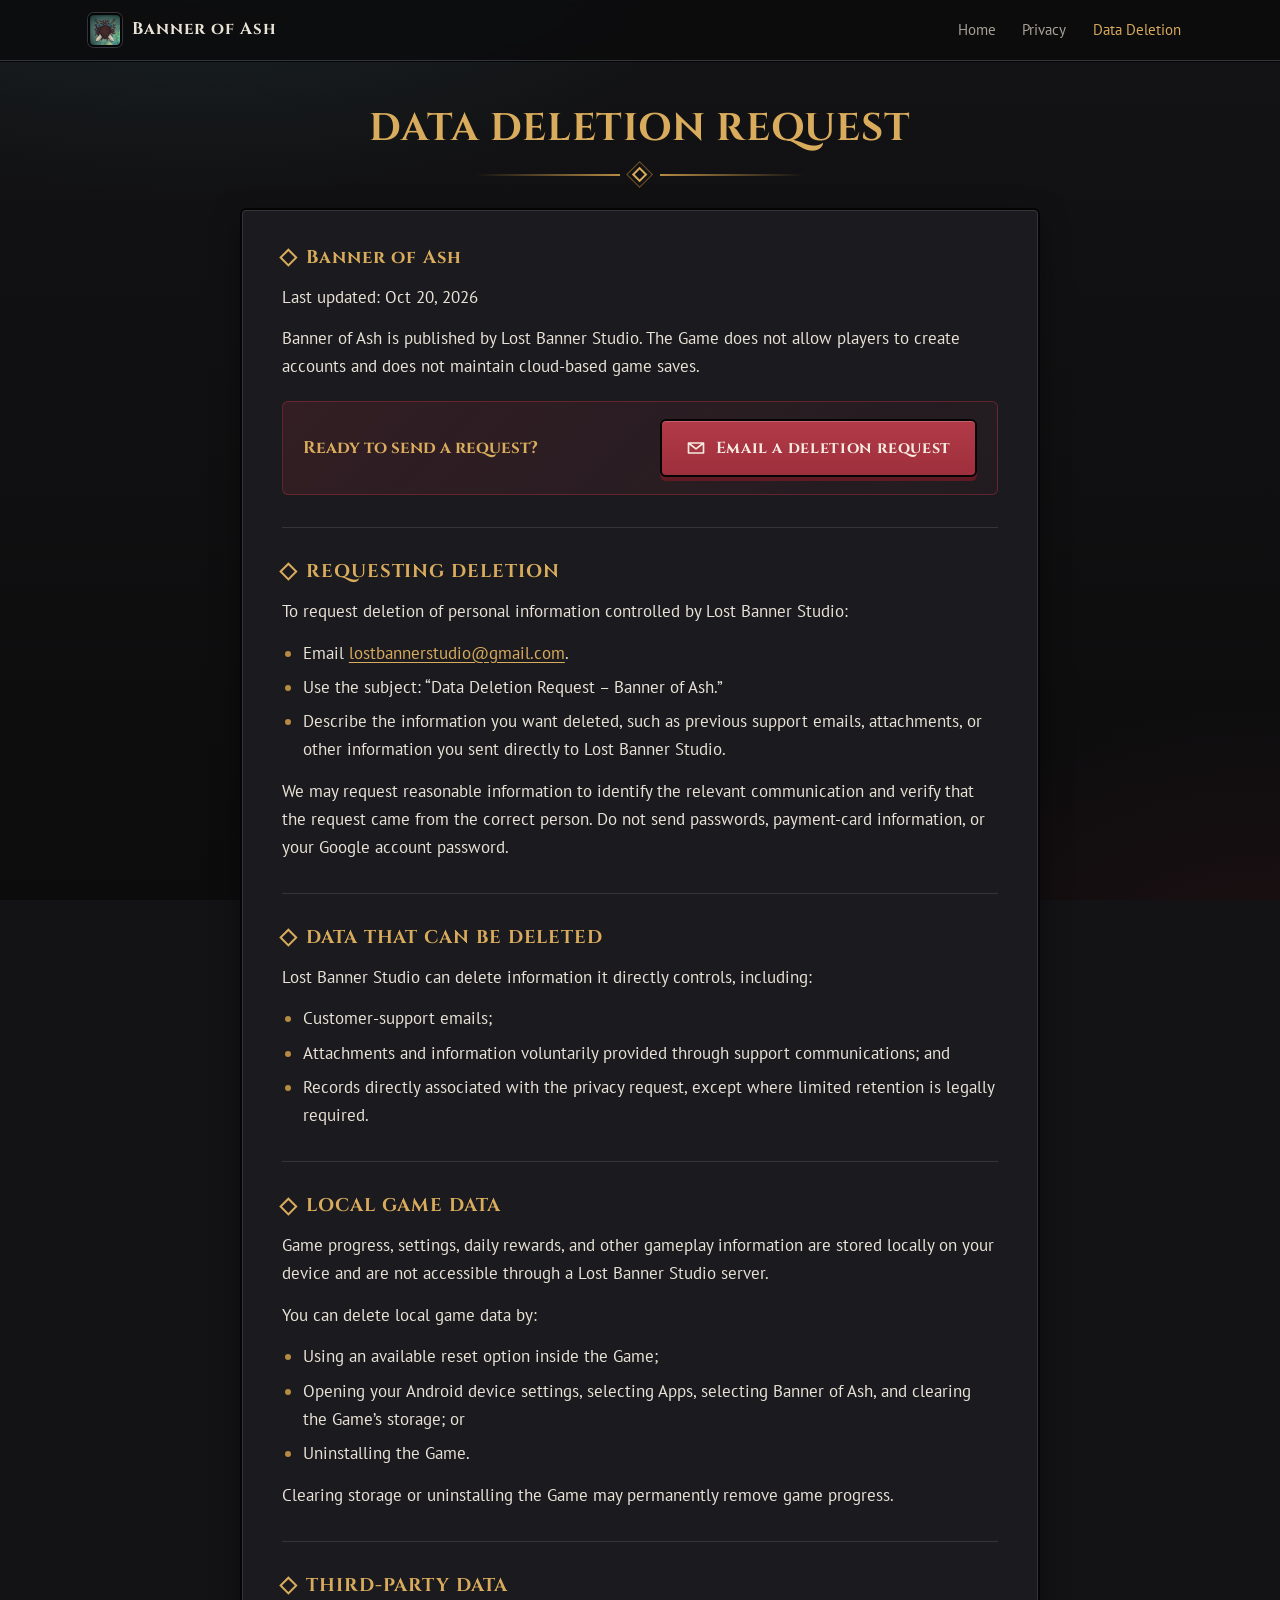
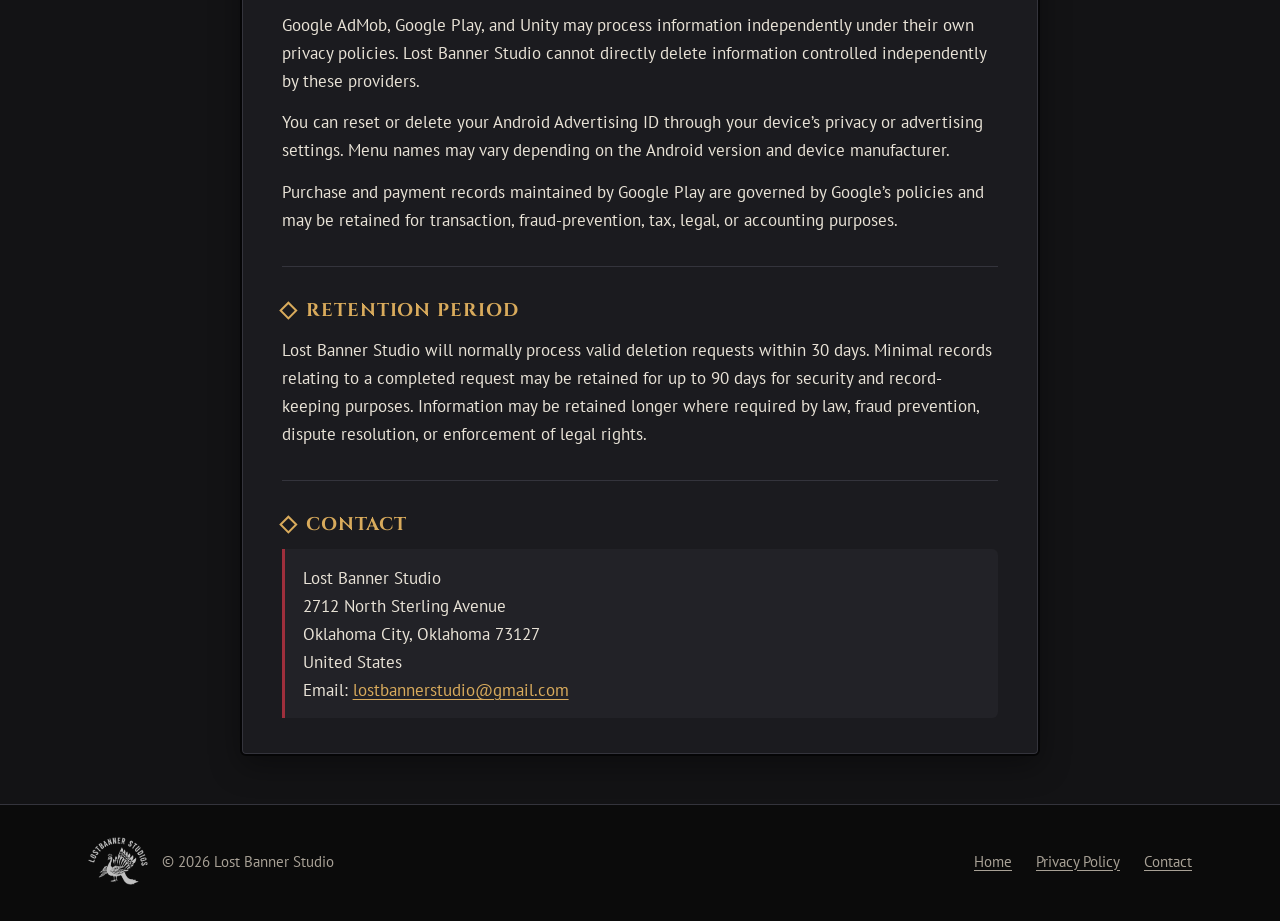
==== data-deletion-request/index.html @ b0996757 "Add homepage, privacy policy and data deletion pages Self-host the Banner of Ash legal pages that we" ====
<!DOCTYPE html>
<html lang="en">
<head>
<meta charset="UTF-8">
<meta name="viewport" content="width=device-width, initial-scale=1, viewport-fit=cover">
<title>Data Deletion Request | Banner of Ash</title>
<meta name="description" content="How to request deletion of personal information controlled by Lost Banner Studio for the Banner of Ash game.">
<meta name="theme-color" content="#131315">
<link rel="canonical" href="https://lostbannerstudio.github.io/data-deletion-request/">
<link rel="icon" type="image/png" sizes="32x32" href="../assets/img/icon-32.png">
<link rel="apple-touch-icon" href="../assets/img/icon-180.png">
<link rel="preconnect" href="https://fonts.googleapis.com">
<link rel="preconnect" href="https://fonts.gstatic.com" crossorigin>
<link href="https://fonts.googleapis.com/css2?family=Cinzel:wght@500;700;900&family=PT+Sans:ital,wght@0,400;0,700;1,400&display=swap" rel="stylesheet">
<link rel="stylesheet" href="../assets/css/site.css">
</head>
<body>
  <a class="skip" href="#main">Skip to content</a>

  <header class="topbar">
    <div class="wrap">
      <a class="brand" href="../">
        <img src="../assets/img/icon-192.png" alt="" width="34" height="34">
        <span>Banner of Ash</span>
      </a>
      <nav class="nav" aria-label="Main">
        <a href="../">Home</a>
        <a href="../privacy-policy/">Privacy</a>
        <a href="./" aria-current="page">Data Deletion</a>
      </nav>
    </div>
  </header>

  <main id="main" class="wrap">
    <header class="page-head">
      <h1>DATA DELETION REQUEST</h1>
      <div class="deco" aria-hidden="true"><span></span></div>
    </header>

    <div class="narrow">
      <article class="legal panel">
        <section id="banner-of-ash">
          <h2>Banner of Ash</h2>
          <p>Last updated: Oct 20, 2026</p>
          <p>Banner of Ash is published by Lost Banner Studio. The Game does not allow players to create accounts and does not maintain cloud-based game saves.</p>
          <div class="callout">
            <p><strong>Ready to send a request?</strong></p>
            <a class="btn btn-ash" href="mailto:lostbannerstudio@gmail.com?subject=Data%20Deletion%20Request%20%E2%80%93%20Banner%20of%20Ash">
              <svg viewBox="0 0 24 24" aria-hidden="true"><path fill="none" stroke="currentColor" stroke-width="2" stroke-linejoin="round" d="M3 6h18v12H3V6Zm0 0 9 7 9-7"/></svg>
              Email a deletion request
            </a>
          </div>
        </section>

        <section id="requesting-deletion">
          <h2>REQUESTING DELETION</h2>
          <p>To request deletion of personal information controlled by Lost Banner Studio:</p>
          <ul>
            <li>Email <a href="mailto:lostbannerstudio@gmail.com">lostbannerstudio@gmail.com</a>.</li>
            <li>Use the subject: “Data Deletion Request – Banner of Ash.”</li>
            <li>Describe the information you want deleted, such as previous support emails, attachments, or other information you sent directly to Lost Banner Studio.</li>
          </ul>
          <p>We may request reasonable information to identify the relevant communication and verify that the request came from the correct person. Do not send passwords, payment-card information, or your Google account password.</p>
        </section>

        <section id="data-that-can-be-deleted">
          <h2>DATA THAT CAN BE DELETED</h2>
          <p>Lost Banner Studio can delete information it directly controls, including:</p>
          <ul>
            <li>Customer-support emails;</li>
            <li>Attachments and information voluntarily provided through support communications; and</li>
            <li>Records directly associated with the privacy request, except where limited retention is legally required.</li>
          </ul>
        </section>

        <section id="local-game-data">
          <h2>LOCAL GAME DATA</h2>
          <p>Game progress, settings, daily rewards, and other gameplay information are stored locally on your device and are not accessible through a Lost Banner Studio server.</p>
          <p>You can delete local game data by:</p>
          <ul>
            <li>Using an available reset option inside the Game;</li>
            <li>Opening your Android device settings, selecting Apps, selecting Banner of Ash, and clearing the Game’s storage; or</li>
            <li>Uninstalling the Game.</li>
          </ul>
          <p>Clearing storage or uninstalling the Game may permanently remove game progress.</p>
        </section>

        <section id="third-party-data">
          <h2>THIRD-PARTY DATA</h2>
          <p>Google AdMob, Google Play, and Unity may process information independently under their own privacy policies. Lost Banner Studio cannot directly delete information controlled independently by these providers.</p>
          <p>You can reset or delete your Android Advertising ID through your device’s privacy or advertising settings. Menu names may vary depending on the Android version and device manufacturer.</p>
          <p>Purchase and payment records maintained by Google Play are governed by Google’s policies and may be retained for transaction, fraud-prevention, tax, legal, or accounting purposes.</p>
        </section>

        <section id="retention-period">
          <h2>RETENTION PERIOD</h2>
          <p>Lost Banner Studio will normally process valid deletion requests within 30 days. Minimal records relating to a completed request may be retained for up to 90 days for security and record-keeping purposes. Information may be retained longer where required by law, fraud prevention, dispute resolution, or enforcement of legal rights.</p>
        </section>

        <section id="contact">
          <h2>CONTACT</h2>
          <address>
            Lost Banner Studio<br>
            2712 North Sterling Avenue<br>
            Oklahoma City, Oklahoma 73127<br>
            United States<br>
            Email: <a href="mailto:lostbannerstudio@gmail.com">lostbannerstudio@gmail.com</a>
          </address>
        </section>
      </article>
    </div>
  </main>

  <footer class="site-footer">
    <div class="wrap">
      <span class="studio-mark"><img src="../assets/img/studio-logo.png" alt="" width="726" height="573" loading="lazy"><span>&copy; 2026 Lost Banner Studio</span></span>
      <nav aria-label="Footer">
        <a href="../">Home</a>
        <a href="../privacy-policy/">Privacy Policy</a>
        <a href="mailto:lostbannerstudio@gmail.com">Contact</a>
      </nav>
    </div>
  </footer>
</body>
</html>
---- assets/css/site.css ----
/* Lost Banner Studio / Banner of Ash
   Palette and type follow the game: near-black UI panels, gold heading
   flourishes, ash-crimson and forest-teal accents, Cinzel + PT Sans. */

:root {
  --bg: #131315;
  --bg-deep: #0c0c0d;
  --panel: #1b1b1f;
  --panel-raised: #222227;
  --edge: #050506;
  --line: #34343c;
  --text: #e9e3d7;
  --muted: #a8a196;
  --gold: #d9ab5c;
  --gold-soft: #b58a43;
  --gold-deep: #6e5126;
  --ash: #9e2f3c;
  --ash-deep: #5f1a23;
  --teal: #4c9a91;
  --wood: #6b4a33;
  --radius: 6px;
  --max: 72rem;
  color-scheme: dark;
}

* { box-sizing: border-box; }

html { scroll-behavior: smooth; -webkit-text-size-adjust: 100%; }
@media (prefers-reduced-motion: reduce) { html { scroll-behavior: auto; } }

body {
  margin: 0;
  min-height: 100vh;
  display: flex;
  flex-direction: column;
  background-color: var(--bg);
  background-image:
    radial-gradient(60rem 30rem at 15% -10%, rgba(76, 154, 145, 0.14), transparent 60%),
    radial-gradient(50rem 30rem at 100% 110%, rgba(158, 47, 60, 0.12), transparent 60%),
    linear-gradient(var(--bg), var(--bg-deep));
  background-attachment: fixed;
  color: var(--text);
  font-family: "PT Sans", "Segoe UI", Roboto, Arial, sans-serif;
  font-size: 1.0625rem;
  line-height: 1.65;
}

img { max-width: 100%; height: auto; display: block; }

a { color: var(--gold); text-underline-offset: 0.18em; }
a:hover { color: #f0c77e; }
a:focus-visible, button:focus-visible, summary:focus-visible {
  outline: 3px solid var(--gold);
  outline-offset: 3px;
  border-radius: 2px;
}

h1, h2, h3, .brand, .btn { font-family: "Cinzel", Georgia, serif; }
h1, h2, h3 { line-height: 1.25; margin: 0; letter-spacing: 0.02em; }

.wrap {
  width: 100%;
  max-width: var(--max);
  margin: 0 auto;
  padding: 0 1rem;
}
@media (min-width: 40rem) { .wrap { padding: 0 1.5rem; } }

.skip {
  position: absolute;
  left: -999px;
  top: 0.5rem;
  background: var(--gold);
  color: #1d1406;
  padding: 0.5rem 1rem;
  z-index: 100;
}
.skip:focus { left: 0.5rem; }

/* ---------- Top bar ---------- */
.topbar {
  position: sticky;
  top: 0;
  z-index: 20;
  background: rgba(12, 12, 13, 0.88);
  backdrop-filter: blur(8px);
  -webkit-backdrop-filter: blur(8px);
  border-bottom: 1px solid var(--line);
  box-shadow: 0 1px 0 var(--edge);
}
.topbar .wrap {
  display: flex;
  align-items: center;
  justify-content: space-between;
  gap: 1rem;
  min-height: 3.75rem;
}
.brand {
  display: flex;
  align-items: center;
  gap: 0.65rem;
  color: var(--text);
  text-decoration: none;
  font-weight: 700;
  font-size: 1.05rem;
  letter-spacing: 0.06em;
  white-space: nowrap;
}
.brand img {
  width: 2.1rem;
  height: 2.1rem;
  border-radius: 6px;
  border: 2px solid var(--edge);
  box-shadow: 0 0 0 1px var(--line);
}
.brand:hover { color: var(--gold); }

.nav { display: flex; gap: 0.25rem; }
.nav a {
  color: var(--muted);
  text-decoration: none;
  font-size: 0.95rem;
  padding: 0.45rem 0.7rem;
  border-radius: var(--radius);
}
.nav a:hover { color: var(--text); background: var(--panel); }
.nav a[aria-current="page"] { color: var(--gold); }
@media (max-width: 34rem) {
  .brand span { display: none; }
  .nav a { font-size: 0.88rem; padding: 0.45rem 0.5rem; }
}

/* ---------- Panels & buttons ---------- */
.panel {
  background: var(--panel);
  border: 2px solid var(--edge);
  border-radius: var(--radius);
  box-shadow: inset 0 0 0 1px var(--line), 0 10px 30px rgba(0, 0, 0, 0.35);
}

.btn {
  display: inline-flex;
  align-items: center;
  justify-content: center;
  gap: 0.6rem;
  padding: 0.85rem 1.5rem;
  font-size: 1rem;
  font-weight: 700;
  letter-spacing: 0.04em;
  text-decoration: none;
  border-radius: var(--radius);
  border: 2px solid var(--edge);
  transition: transform 0.08s ease, filter 0.15s ease;
}
.btn:hover { filter: brightness(1.08); }
.btn:active { transform: translateY(2px); }
.btn svg { width: 1.25rem; height: 1.25rem; flex: none; }

.btn-gold {
  background: linear-gradient(#e6bb6c, var(--gold-soft));
  color: #1f1506;
  box-shadow: inset 0 1px 0 rgba(255, 255, 255, 0.35), 0 4px 0 var(--gold-deep);
}
.btn-gold:hover { color: #1f1506; }
.btn-gold:active { box-shadow: inset 0 1px 0 rgba(255, 255, 255, 0.35), 0 2px 0 var(--gold-deep); }

.btn-ash {
  background: linear-gradient(#b23a48, var(--ash));
  color: #f6ebe0;
  box-shadow: inset 0 1px 0 rgba(255, 255, 255, 0.2), 0 4px 0 var(--ash-deep);
}
.btn-ash:hover { color: #fff; }
.btn-ash:active { box-shadow: inset 0 1px 0 rgba(255, 255, 255, 0.2), 0 2px 0 var(--ash-deep); }

/* Gold diamond flourish, modelled on the in-game UI_Heading_Deco */
.deco {
  display: flex;
  align-items: center;
  justify-content: center;
  gap: 0.9rem;
  color: var(--gold);
}
.deco::before, .deco::after {
  content: "";
  flex: 1 1 0;
  max-width: 9rem;
  height: 2px;
  background: linear-gradient(90deg, transparent, var(--gold-soft));
}
.deco::after { background: linear-gradient(270deg, transparent, var(--gold-soft)); }
.deco > span {
  display: inline-block;
  width: 0.7rem;
  height: 0.7rem;
  border: 2px solid var(--gold);
  transform: rotate(45deg);
  box-shadow: 0 0 0 3px var(--bg), 0 0 0 4px var(--gold-deep);
}

/* ---------- Home ---------- */
.hero {
  padding-top: 3rem;
  padding-bottom: 2.5rem;
  text-align: center;
}
.hero .logo {
  width: min(16rem, 62vw);
  margin: 0 auto;
  filter: drop-shadow(0 14px 24px rgba(0, 0, 0, 0.6));
}
.hero .eyebrow {
  margin: 0.25rem 0 0;
  font-family: "Cinzel", Georgia, serif;
  color: var(--muted);
  letter-spacing: 0.22em;
  text-transform: uppercase;
  font-size: 0.8rem;
}
.hero .tagline {
  max-width: 34rem;
  margin: 1.25rem auto 0;
  font-size: 1.2rem;
}
.hero .sub { margin: 0.35rem 0 0; color: var(--muted); }
.hero .actions { margin-top: 1.75rem; }

.section { padding-top: 2.5rem; padding-bottom: 2.5rem; }
.section-title {
  text-align: center;
  font-size: clamp(1.4rem, 4vw, 1.9rem);
  color: var(--gold);
}
.section-title + .deco { margin: 0.75rem auto 2rem; max-width: 22rem; }

.gallery {
  display: grid;
  grid-auto-flow: column;
  grid-auto-columns: 86%;
  gap: 1rem;
  overflow-x: auto;
  scroll-snap-type: x mandatory;
  padding-bottom: 0.75rem;
  scrollbar-color: var(--line) transparent;
}
.gallery figure {
  margin: 0;
  scroll-snap-align: center;
  overflow: hidden;
  padding: 0;
}
.gallery img { width: 100%; aspect-ratio: 16 / 9; object-fit: cover; }
.gallery figcaption {
  padding: 0.7rem 1rem 0.85rem;
  font-size: 0.95rem;
  color: var(--muted);
  border-top: 1px solid var(--line);
}
.gallery figcaption strong {
  display: block;
  color: var(--text);
  font-family: "Cinzel", Georgia, serif;
  font-size: 1rem;
}
@media (min-width: 52rem) {
  .gallery { grid-auto-flow: row; grid-template-columns: repeat(3, 1fr); overflow: visible; }
}

.features {
  display: grid;
  gap: 1rem;
  grid-template-columns: 1fr;
  padding: 0;
  margin: 0;
  list-style: none;
}
@media (min-width: 40rem) { .features { grid-template-columns: repeat(2, 1fr); } }
@media (min-width: 64rem) { .features { grid-template-columns: repeat(4, 1fr); } }
.features li { padding: 1.25rem 1.25rem 1.35rem; }
.features .icon {
  width: 2.5rem;
  height: 2.5rem;
  display: grid;
  place-items: center;
  margin-bottom: 0.8rem;
  border-radius: var(--radius);
  background: var(--panel-raised);
  border: 2px solid var(--edge);
  box-shadow: inset 0 0 0 1px var(--line);
  color: var(--gold);
}
.features .icon svg { width: 1.4rem; height: 1.4rem; }
.features h3 { font-size: 1.05rem; color: var(--text); }
.features p { margin: 0.4rem 0 0; color: var(--muted); font-size: 0.98rem; }

.studio-card {
  display: grid;
  gap: 1.25rem;
  align-items: center;
  padding: 1.5rem;
  max-width: 48rem;
  margin: 0 auto;
}
@media (min-width: 40rem) { .studio-card { grid-template-columns: auto 1fr; padding: 1.75rem 2rem; } }
.studio-card img {
  width: 9rem;
  margin: 0 auto;
  opacity: 0.92;
}
@media (min-width: 40rem) { .studio-card img { width: 10rem; } }
.studio-card h2 { font-size: 1.3rem; color: var(--gold); }
.studio-card p { margin: 0.4rem 0 0; color: var(--muted); }

/* ---------- Legal pages ---------- */
.page-head {
  padding-top: 2.75rem;
  padding-bottom: 1.75rem;
  text-align: center;
}
.page-head h1 {
  font-size: clamp(1.5rem, 5vw, 2.4rem);
  color: var(--gold);
}
.page-head .deco { margin: 1rem auto 0; max-width: 22rem; }
.page-head .meta {
  list-style: none;
  padding: 0;
  margin: 1.1rem 0 0;
  display: flex;
  flex-wrap: wrap;
  justify-content: center;
  gap: 0.5rem 1rem;
  color: var(--muted);
  font-size: 0.95rem;
}
.page-head .meta li {
  padding: 0.25rem 0.75rem;
  background: var(--panel);
  border: 1px solid var(--line);
  border-radius: 999px;
}

.legal-layout {
  display: grid;
  gap: 1.25rem;
  padding-bottom: 3rem;
}
@media (min-width: 60rem) {
  .legal-layout { grid-template-columns: 16rem minmax(0, 1fr); align-items: start; gap: 2rem; }
}

.toc { padding: 0; font-size: 0.95rem; }
.toc summary {
  cursor: pointer;
  list-style: none;
  padding: 0.85rem 1.1rem;
  font-family: "Cinzel", Georgia, serif;
  font-weight: 700;
  color: var(--gold);
  display: flex;
  justify-content: space-between;
  align-items: center;
}
.toc summary::-webkit-details-marker { display: none; }
.toc summary::after { content: "+"; font-family: "PT Sans", sans-serif; font-size: 1.25rem; color: var(--muted); }
.toc[open] summary::after { content: "\2013"; }
.toc ol {
  list-style: none;
  margin: 0;
  padding: 0.25rem 0.6rem 0.8rem;
  border-top: 1px solid var(--line);
}
.toc a {
  display: block;
  padding: 0.35rem 0.5rem;
  color: var(--muted);
  text-decoration: none;
  border-radius: 4px;
  line-height: 1.35;
}
.toc a:hover { color: var(--text); background: var(--panel-raised); }
@media (min-width: 60rem) {
  .toc { position: sticky; top: 5rem; max-height: calc(100vh - 6rem); overflow: auto; }
  .toc summary { cursor: default; pointer-events: none; }
  .toc summary::after { display: none; }
}

.legal { padding: 1.5rem 1.25rem; }
@media (min-width: 40rem) { .legal { padding: 2.25rem 2.5rem; } }
.legal section { scroll-margin-top: 5rem; }
.legal section + section {
  margin-top: 2rem;
  padding-top: 2rem;
  border-top: 1px solid var(--line);
}
.legal h2 {
  display: flex;
  align-items: center;
  gap: 0.7rem;
  font-size: 1.15rem;
  color: var(--gold);
  letter-spacing: 0.05em;
}
.legal h2::before {
  content: "";
  flex: none;
  width: 0.55rem;
  height: 0.55rem;
  border: 2px solid var(--gold);
  transform: rotate(45deg);
}
.legal h3 {
  margin-top: 1.5rem;
  font-size: 1.02rem;
  color: var(--text);
  scroll-margin-top: 5rem;
}
.legal p { margin: 0.85rem 0 0; }
.legal ul { margin: 0.85rem 0 0; padding-left: 1.3rem; }
.legal li { margin-top: 0.4rem; }
.legal li::marker { color: var(--gold-soft); }
.legal address {
  font-style: normal;
  margin-top: 0.85rem;
  padding: 0.9rem 1.1rem;
  background: var(--panel-raised);
  border-left: 3px solid var(--ash);
  border-radius: 0 var(--radius) var(--radius) 0;
}
.legal a { word-break: break-word; }

.callout {
  margin-top: 1.25rem;
  padding: 1.1rem 1.25rem;
  background: linear-gradient(135deg, rgba(158, 47, 60, 0.18), rgba(158, 47, 60, 0.05));
  border: 1px solid rgba(158, 47, 60, 0.5);
  border-radius: var(--radius);
  display: flex;
  flex-wrap: wrap;
  gap: 1rem;
  align-items: center;
  justify-content: space-between;
}
.callout p { margin: 0; color: var(--text); }
.callout strong { font-family: "Cinzel", Georgia, serif; color: var(--gold); }

.narrow { max-width: 50rem; margin: 0 auto; padding-bottom: 3rem; }

/* ---------- Footer ---------- */
.site-footer {
  margin-top: auto;
  border-top: 1px solid var(--line);
  background: rgba(5, 5, 6, 0.6);
  padding: 2rem 0 2.25rem;
  font-size: 0.95rem;
  color: var(--muted);
}
.site-footer .wrap {
  display: flex;
  flex-wrap: wrap;
  justify-content: space-between;
  align-items: center;
  gap: 1rem 2rem;
}
.site-footer .studio-mark {
  display: flex;
  align-items: center;
  gap: 0.85rem;
}
.site-footer .studio-mark img { width: 3.75rem; opacity: 0.75; }
.site-footer nav { display: flex; flex-wrap: wrap; gap: 0.5rem 1.5rem; }
.site-footer a { color: var(--muted); }
.site-footer a:hover { color: var(--text); }
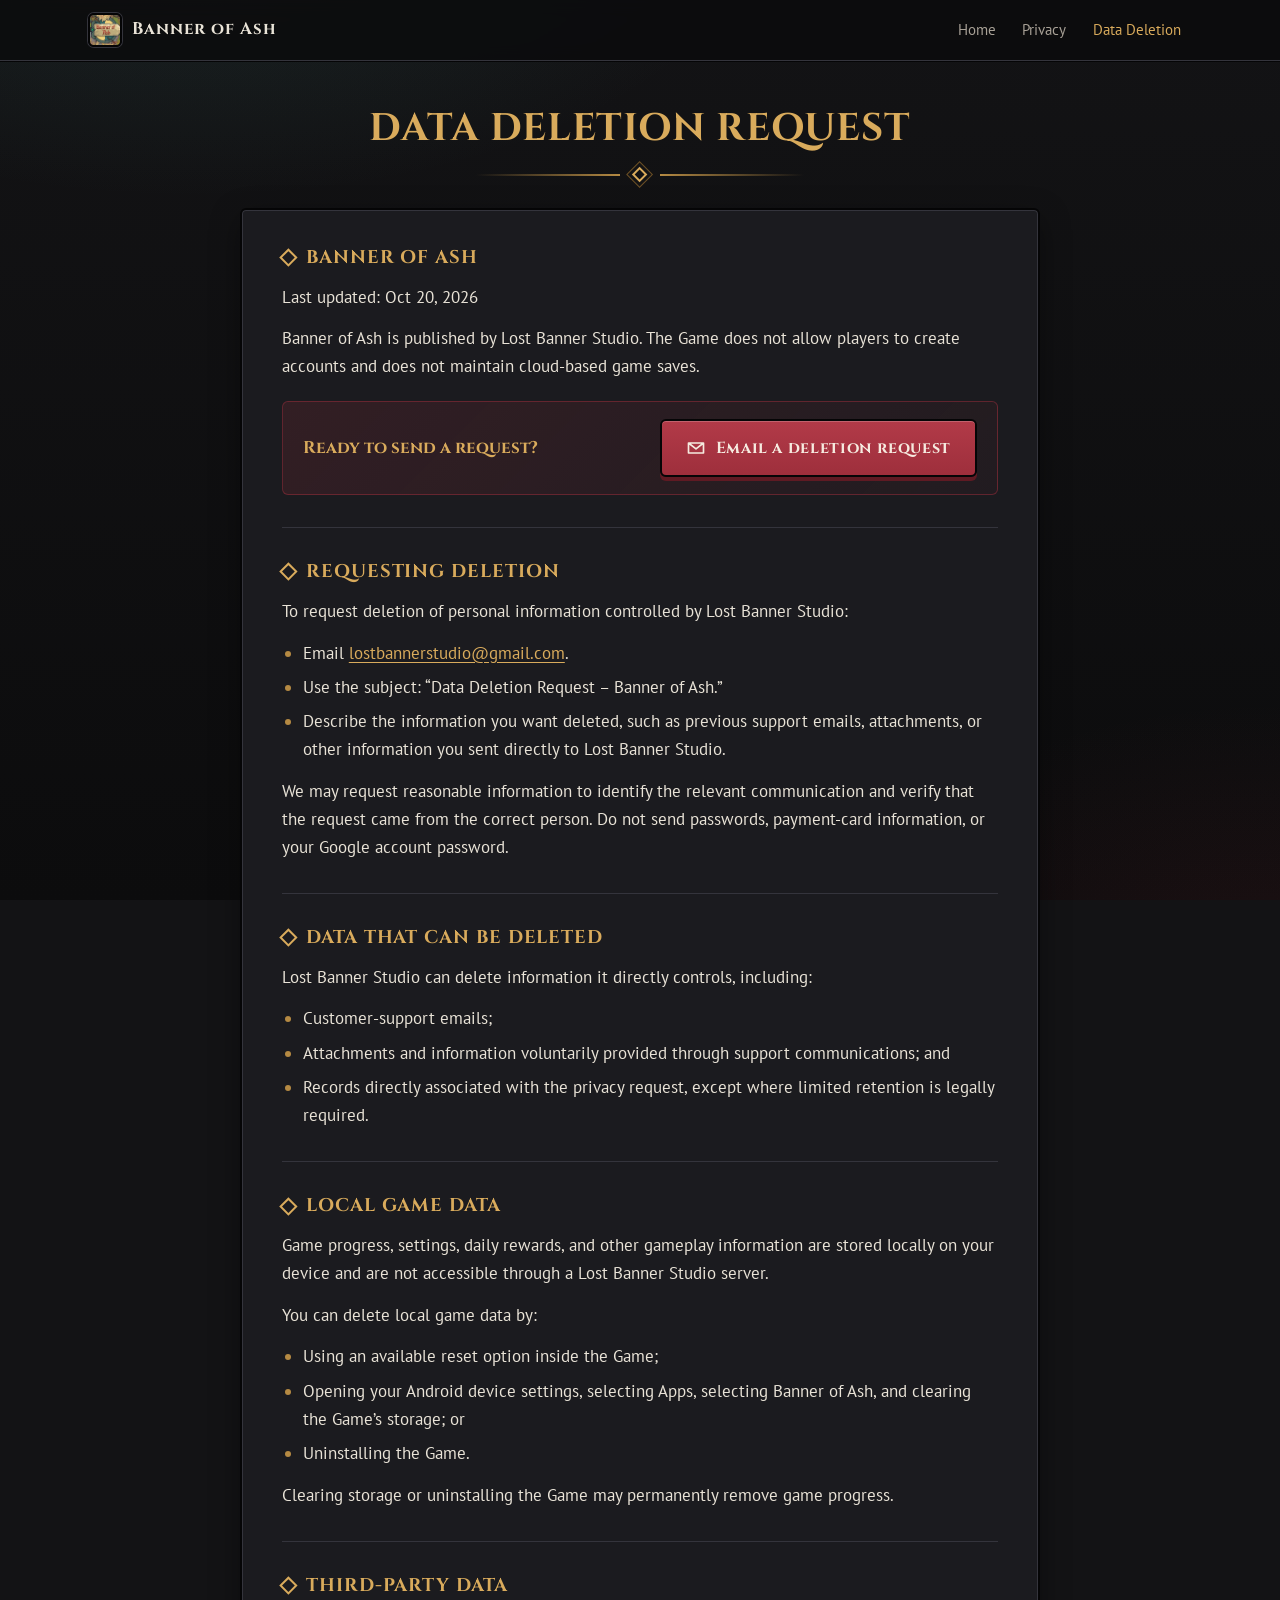
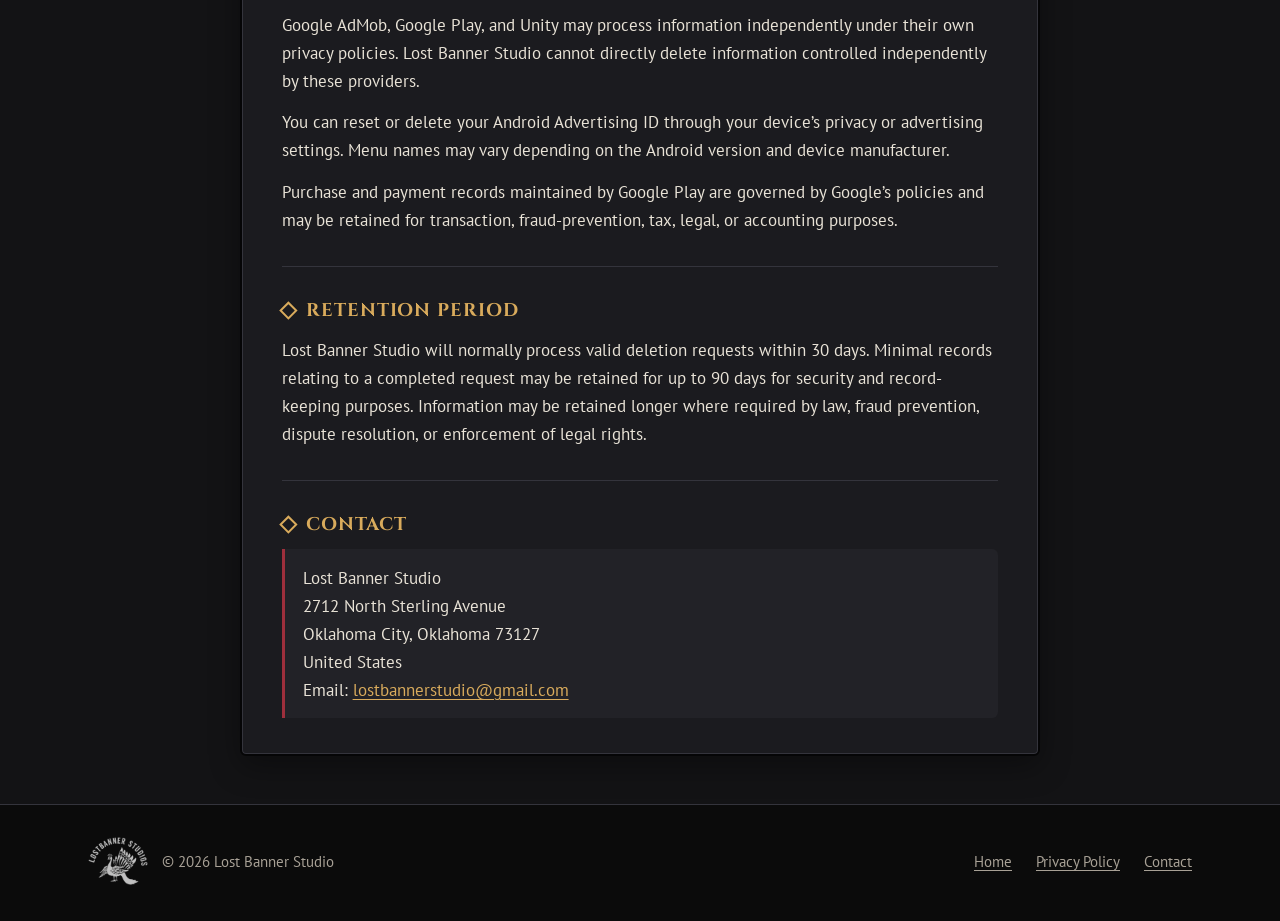
==== commit cc12ae13: "Fix privacy TOC, optimize images, add SEO files and new app icon - Keep the privacy policy contents " ====
--- a/data-deletion-request/index.html
+++ b/data-deletion-request/index.html
@@ -7,6 +7,12 @@
 <meta name="description" content="How to request deletion of personal information controlled by Lost Banner Studio for the Banner of Ash game.">
 <meta name="theme-color" content="#131315">
 <link rel="canonical" href="https://lostbannerstudio.github.io/data-deletion-request/">
+<meta property="og:type" content="website">
+<meta property="og:title" content="Data Deletion Request | Banner of Ash">
+<meta property="og:description" content="How to request deletion of personal information controlled by Lost Banner Studio for the Banner of Ash game.">
+<meta property="og:url" content="https://lostbannerstudio.github.io/data-deletion-request/">
+<meta property="og:image" content="https://lostbannerstudio.github.io/assets/img/screens/raid-dawn.png">
+<meta name="twitter:card" content="summary_large_image">
 <link rel="icon" type="image/png" sizes="32x32" href="../assets/img/icon-32.png">
 <link rel="apple-touch-icon" href="../assets/img/icon-180.png">
 <link rel="preconnect" href="https://fonts.googleapis.com">
@@ -20,7 +26,7 @@
   <header class="topbar">
     <div class="wrap">
       <a class="brand" href="../">
-        <img src="../assets/img/icon-192.png" alt="" width="34" height="34">
+        <img src="../assets/img/icon-64.png" alt="" width="34" height="34">
         <span>Banner of Ash</span>
       </a>
       <nav class="nav" aria-label="Main">
@@ -33,7 +39,7 @@
 
   <main id="main" class="wrap">
     <header class="page-head">
-      <h1>DATA DELETION REQUEST</h1>
+      <h1>Data Deletion Request</h1>
       <div class="deco" aria-hidden="true"><span></span></div>
     </header>
 
@@ -53,7 +59,7 @@
         </section>
 
         <section id="requesting-deletion">
-          <h2>REQUESTING DELETION</h2>
+          <h2>Requesting Deletion</h2>
           <p>To request deletion of personal information controlled by Lost Banner Studio:</p>
           <ul>
             <li>Email <a href="mailto:lostbannerstudio@gmail.com">lostbannerstudio@gmail.com</a>.</li>
@@ -64,7 +70,7 @@
         </section>
 
         <section id="data-that-can-be-deleted">
-          <h2>DATA THAT CAN BE DELETED</h2>
+          <h2>Data That Can Be Deleted</h2>
           <p>Lost Banner Studio can delete information it directly controls, including:</p>
           <ul>
             <li>Customer-support emails;</li>
@@ -74,7 +80,7 @@
         </section>
 
         <section id="local-game-data">
-          <h2>LOCAL GAME DATA</h2>
+          <h2>Local Game Data</h2>
           <p>Game progress, settings, daily rewards, and other gameplay information are stored locally on your device and are not accessible through a Lost Banner Studio server.</p>
           <p>You can delete local game data by:</p>
           <ul>
@@ -86,19 +92,19 @@
         </section>
 
         <section id="third-party-data">
-          <h2>THIRD-PARTY DATA</h2>
+          <h2>Third-Party Data</h2>
           <p>Google AdMob, Google Play, and Unity may process information independently under their own privacy policies. Lost Banner Studio cannot directly delete information controlled independently by these providers.</p>
           <p>You can reset or delete your Android Advertising ID through your device’s privacy or advertising settings. Menu names may vary depending on the Android version and device manufacturer.</p>
           <p>Purchase and payment records maintained by Google Play are governed by Google’s policies and may be retained for transaction, fraud-prevention, tax, legal, or accounting purposes.</p>
         </section>
 
         <section id="retention-period">
-          <h2>RETENTION PERIOD</h2>
+          <h2>Retention Period</h2>
           <p>Lost Banner Studio will normally process valid deletion requests within 30 days. Minimal records relating to a completed request may be retained for up to 90 days for security and record-keeping purposes. Information may be retained longer where required by law, fraud prevention, dispute resolution, or enforcement of legal rights.</p>
         </section>
 
         <section id="contact">
-          <h2>CONTACT</h2>
+          <h2>Contact</h2>
           <address>
             Lost Banner Studio<br>
             2712 North Sterling Avenue<br>
@@ -113,7 +119,7 @@
 
   <footer class="site-footer">
     <div class="wrap">
-      <span class="studio-mark"><img src="../assets/img/studio-logo.png" alt="" width="726" height="573" loading="lazy"><span>&copy; 2026 Lost Banner Studio</span></span>
+      <span class="studio-mark"><img src="../assets/img/studio-logo-320.png" alt="" width="320" height="253" loading="lazy"><span>&copy; 2026 Lost Banner Studio</span></span>
       <nav aria-label="Footer">
         <a href="../">Home</a>
         <a href="../privacy-policy/">Privacy Policy</a>
--- a/assets/css/site.css
+++ b/assets/css/site.css
@@ -319,6 +319,7 @@
 .page-head h1 {
   font-size: clamp(1.5rem, 5vw, 2.4rem);
   color: var(--gold);
+  text-transform: uppercase;
 }
 .page-head .deco { margin: 1rem auto 0; max-width: 22rem; }
 .page-head .meta {
@@ -399,6 +400,7 @@
   font-size: 1.15rem;
   color: var(--gold);
   letter-spacing: 0.05em;
+  text-transform: uppercase;
 }
 .legal h2::before {
   content: "";
